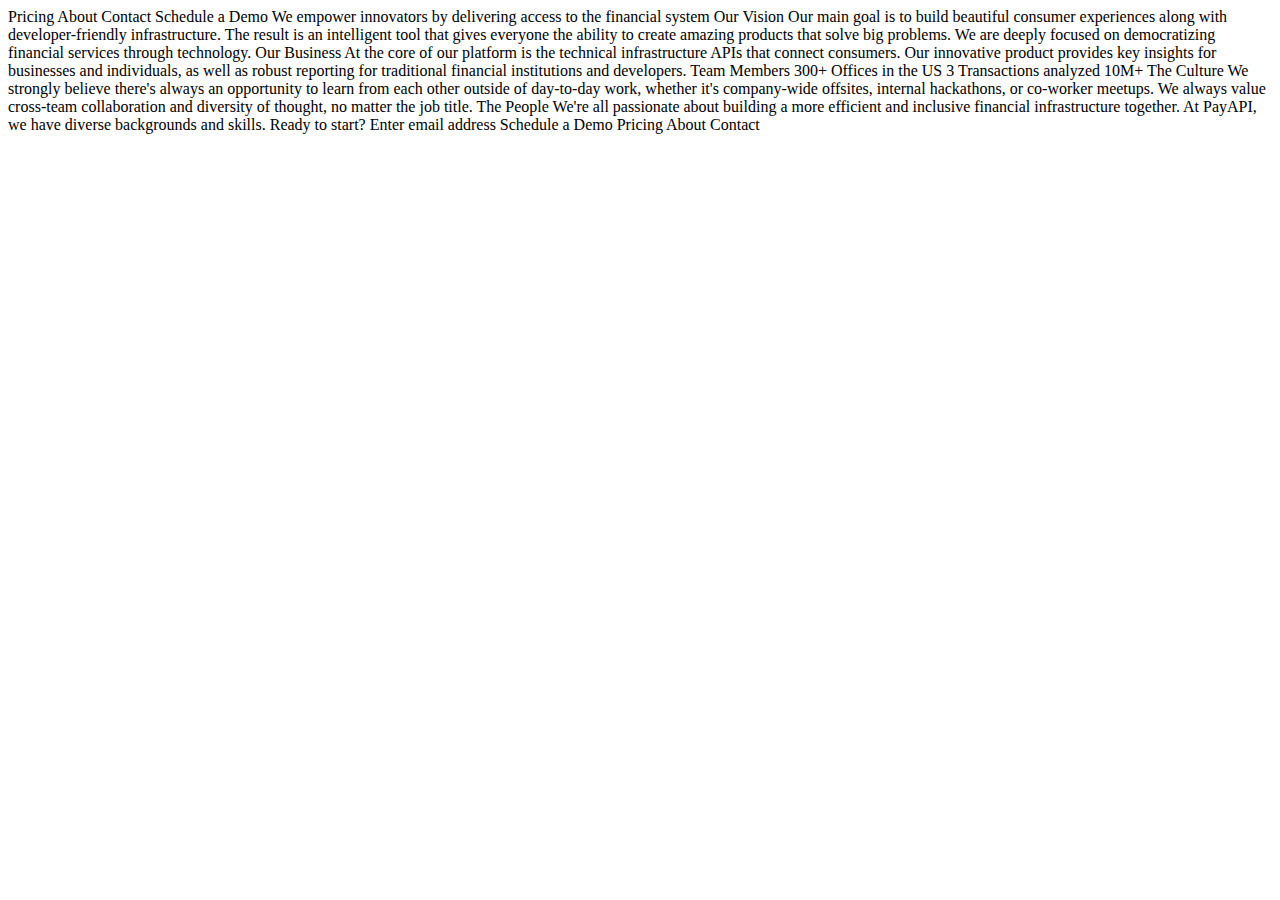
==== about.html @ b582dcbe "movi los folder" ====
<!DOCTYPE html>
<html lang="en">
  <head>
    <meta charset="UTF-8" />
    <meta name="viewport" content="width=device-width, initial-scale=1.0" />

    <link rel="icon" type="image/png" sizes="32x32" href="./assets/favicon-32x32.png" />

    <title>Frontend Mentor | PayAPI Website Challenge</title>
  </head>

  <body>
    Pricing
    About
    Contact
    Schedule a Demo

    We empower innovators by delivering access to the financial system

    Our Vision

    Our main goal is to build beautiful consumer experiences along with developer-friendly 
    infrastructure. The result is an intelligent tool that gives everyone the ability to create 
    amazing products that solve big problems. We are deeply focused on democratizing financial 
    services through technology.

    Our Business

    At the core of our platform is the technical infrastructure APIs that connect consumers. 
    Our innovative product provides key insights for businesses and individuals, as well as 
    robust reporting for traditional financial institutions and developers.

    Team Members 
    300+

    Offices in the US 
    3

    Transactions analyzed 
    10M+

    The Culture

    We strongly believe there's always an opportunity to learn from each other outside of 
    day-to-day work, whether it's company-wide offsites, internal hackathons, or co-worker meetups. 
    We always value cross-team collaboration and diversity of thought, no matter the job title.

    The People
    
    We're all passionate about building a more efficient and inclusive financial infrastructure 
    together. At PayAPI, we have diverse backgrounds and skills.

    Ready to start? 
    Enter email address 
    Schedule a Demo

    Pricing
    About
    Contact
  </body>

</html>
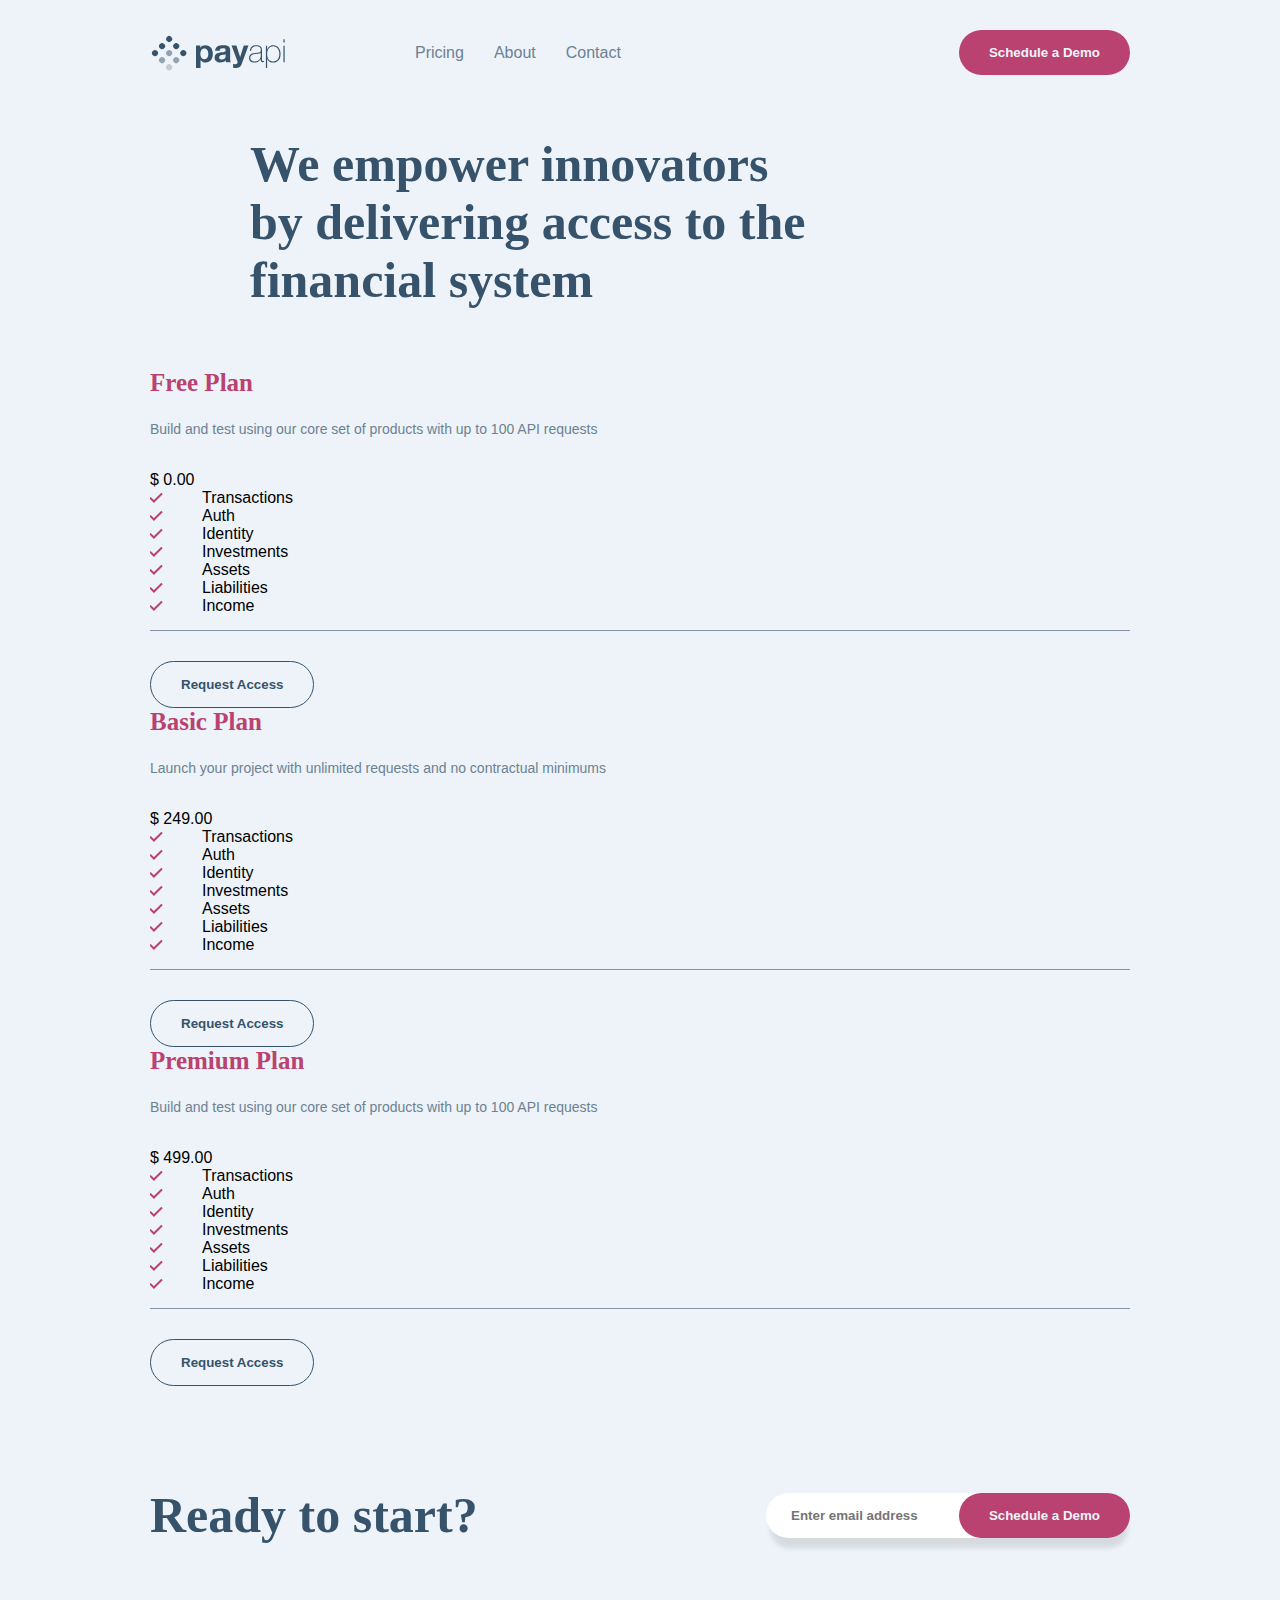
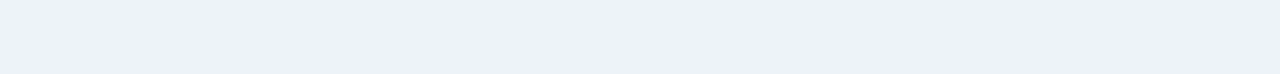
==== commit 8ce3c43e: "nav y el title terminado" ====
--- a/about.html
+++ b/about.html
@@ -5,17 +5,112 @@
     <meta name="viewport" content="width=device-width, initial-scale=1.0" />
 
     <link rel="icon" type="image/png" sizes="32x32" href="./assets/favicon-32x32.png" />
-
+    <link rel="stylesheet" href="/css/base.css" />
+    <link rel="stylesheet" href="/css/about.css">
     <title>Frontend Mentor | PayAPI Website Challenge</title>
   </head>
 
   <body>
-    Pricing
+
+    <header class="header__content">
+      <nav class="nav__content">
+        <div class="nav__link">
+          <img
+            src="/assets/shared/desktop/logo.svg"
+            alt="logo"
+            class="nav__logo"
+          />
+          <a href="pricing.html" class="link__text--white">Pricing</a>
+          <a href="about.html" class="link__text--white">About</a>
+          <a href="contact.html" class="link__text--white">Contact</a>
+        </div>
+
+        <button class="btn__nav--dark-pink">Schedule a Demo</button>
+      </nav>
+
+    </header>
+    <article class="section">
+      <section class="section__implement ">
+        <h2 class="title__text--about">We empower innovators <br> by delivering access to the <br> financial system</h2>
+        <div class="plan__packages">
+          <div class="plan_free packages">
+<h3 class="title__text--violet">Free Plan</h3>
+<p class="text__blue--light">Build and test using our core set of products with up to 100 API requests</p>
+<p class="number--plan">$ 0.00</p>
+<ul>
+<li class="list__check">Transactions</li>
+<li class="list__check">Auth</li>
+<li class="list__check">Identity</li>
+<li class="list__none">Investments</li>
+<li class="list__none">Assets</li>
+<li class="list__none">Liabilities</li>
+<li class="list__none">Income</li>
+</ul>
+<button class="btn__transparent--plan"> Request Access</button>
+
+          </div>
+          <div class="plan_basic packages">
+            <h3 class="title__text--violet">Basic Plan</h3>
+            <p class="text__blue--light">Launch your project with unlimited requests and no contractual minimums</p>
+            <p class="number--plan">$ 249.00</p>
+            <ul>
+            <li class="list__check">Transactions</li>
+            <li class="list__check">Auth</li>
+            <li class="list__check">Identity</li>
+            <li class="list__check">Investments</li>
+            <li class="list__check">Assets</li>
+            <li class="list__none">Liabilities</li>
+            <li class="list__none">Income</li>
+            </ul>
+
+            <button class="btn__transparent--plan"> Request Access</button>
+          </div>
+          <div class="plan_premium packages">
+            <h3 class="title__text--violet">Premium Plan</h3>
+            <p class="text__blue--light">Build and test using our core set of products with up to 100 API requests</p>
+            <p class="number--plan">  $ 499.00</p>
+            <ul>
+            <li class="list__check">Transactions</li>
+            <li class="list__check">Auth</li>
+            <li class="list__check">Identity</li>
+            <li class="list__check">Investments</li>
+            <li class="list__check">Assets</li>
+            <li class="list__check">Liabilities</li>
+            <li class="list__check">Income</li>
+            </ul>
+            <button class="btn__transparent--plan"> Request Access</button>
+          </div>
+        </div>
+        <div class="question">
+          <div >
+            <h1 class="title__question">
+              Ready to start? 
+            </h1>
+          </div>
+          <div class="questions__form">
+            <input
+              class="questions__email"
+              type="email"
+              name=""
+              id=""
+              placeholder="Enter email address "
+            />
+            <button class="btn__nav--dark-pink btn__postion">
+              Schedule a Demo
+            </button>
+          </div>
+        </div>
+      </section>
+    </article>
+
+
+
+    <!-- Pricing
     About
     Contact
     Schedule a Demo
 
-    We empower innovators by delivering access to the financial system
+    
 
     Our Vision
 
@@ -56,7 +151,7 @@
 
     Pricing
     About
-    Contact
+    Contact -->
   </body>
 
 </html>--- a/css/base.css
+++ b/css/base.css
@@ -0,0 +1,282 @@
+* {
+  margin: 0;
+  box-sizing: border-box;
+}
+
+:root {
+  --dark-pink: #ba4270;
+  --san-juan-blue: #36536b;
+  --light-san-juan-blue: #6c8294;
+  --link-water-white: #fbfcfe;
+  --light-san-juan: #edf3f8;
+  --mirage-blue: #1b262f;
+  --charm-pink: #da6d97;
+  --gray: #8595a5;
+}
+
+body {
+  font-family: "DM Serif Display", serif;
+  font-family: "Public Sans", sans-serif;
+  font-size: 16px;
+  width: 100%;
+}
+
+button {
+  border: none;
+  outline: none;
+}
+
+a {
+  text-decoration: none;
+}
+
+input {
+  border: none;
+  outline: none;
+}
+
+ul {
+    list-style-image:url(/assets/shared/desktop/Path\ 3.svg) ;
+padding-left: 20px;
+padding-bottom: 15px;
+border-bottom: .1px solid var(--gray);
+  }
+
+li {
+    padding-left: 2em;
+}
+
+/* nav-bar */
+
+.header__content {
+    background-color: var( --light-san-juan);
+    padding: 30px 150px 30px 150px;
+    
+  }
+
+.nav__content {
+  display: flex;
+  justify-content: space-between;
+  align-items: center;
+}
+
+.nav__link {
+  display: flex;
+  justify-content: center;
+  align-items: center;
+  gap: 30px;
+}
+
+.nav__logo {
+  margin-right: 100px;
+}
+
+.link__text--white {
+  color: var(--light-san-juan-blue);
+}
+
+.link__text {
+    color: var(--light-san-juan);
+  }
+
+/* button */
+
+.btn__nav--dark-pink {
+  background-color: var(--dark-pink);
+  color: var(--light-san-juan);
+  padding: 15px 30px 15px 30px;
+  border-radius: 30px;
+  font-weight: bold;
+}
+
+.btn__transparent {
+  background-color: transparent;
+  color: var(--light-san-juan);
+  padding: 15px 30px 15px 30px;
+  border-radius: 30px;
+  font-weight: bold;
+  border: 1px var(--light-san-juan) solid;
+}
+
+.btn__transparent--plan {
+  background-color: transparent;
+  color: var(--san-juan-blue);
+  padding: 15px 30px 15px 30px;
+  border-radius: 30px;
+  font-weight: bold;
+  border: 1px var(--san-juan-blue) solid;
+  margin-top: 30px;
+}
+/* Title */
+
+.title__text--san-juan {
+  color: var(--san-juan-blue);
+  font-weight: bold;
+  font-family: "DM Serif Display";
+  font-size: 72px;
+}
+
+.title__text--white {
+  color: var(--light-san-juan);
+  font-weight: lighter;
+  font-family: "DM Serif Display";
+  font-size: 46px;
+  margin-bottom: 20px;
+}
+
+.title__text--blue {
+  color: var(--san-juan-blue);
+  font-weight: lighter;
+  font-family: "DM Serif Display";
+  font-size: 46px;
+  margin-bottom: 20px;
+}
+
+.title__text {
+    color: var(--san-juan-blue);
+    font-weight: bold;
+    font-family: "Public Sans";
+    font-size: 20px;
+    margin-bottom: 20px;
+    text-align: center;
+  }
+
+  .title__text--plan {
+    color: var(--san-juan-blue);
+    font-weight: bold;
+    font-family: "Public Sans";
+    font-size: 30px;
+    margin-bottom: 60px;
+    
+  }
+
+  .title__text--about {
+    color: var(--san-juan-blue);
+    font-weight: bold;
+    font-family: "DM Serif Display";
+    font-size: 50px;
+    margin-left: 100px;
+    margin-bottom: 60px;
+    
+  }
+
+  .title__text--violet {
+    color: var(--dark-pink);
+    font-weight: bold;
+    font-family: "DM Serif Display";
+    font-size: 25px;
+    margin-bottom: 20px;
+    
+  }
+
+/* Texto */
+
+.text__san-juan--white {
+  color: var(--light-san-juan);
+  font-weight: lighter;
+  line-height: 1.5rem;
+  margin-bottom: 30px;
+}
+
+.text__san-juan--light-blue {
+  color: var(--san-juan-blue);
+  font-weight: lighter;
+  line-height: 1.5rem;
+  margin-bottom: 30px;
+}
+
+.text__san-juan--blue {
+  color: var(--san-juan-blue);
+  font-weight: bold;
+}
+
+
+.text__blue {
+    color: var(--san-juan-blue);
+    font-weight: lighter;
+    line-height: 1.5rem;
+    margin-bottom: 30px;
+    font-size: 12px;
+    text-align: center;
+  }
+
+  .text__blue--light {
+    color: var(--light-san-juan-blue);
+    font-weight: lighter;
+    line-height: 1.5rem;
+    margin-bottom: 30px;
+    font-size: 14px;
+   
+  }
+  
+  /*  */
+
+  .section {
+ 
+    background-color:var(--light-san-juan) ;
+    
+    }
+    
+    .section__implement {
+      padding:  30px 150px 30px 150px;
+    }
+
+/* READY FORM */
+  
+.questions__title {
+  color: var(--san-juan-blue);
+  font-weight: bold;
+  font-family: "DM Serif Display";
+  font-size: 72px;
+  margin: 100px 0 50px 0;
+}
+
+.questions__email {
+    padding: 15px 160px 15px 25px;
+    background-color: white;
+    color: var( --light-san-juan-blue);
+    font-weight: bold;
+    box-shadow: 1px 13px 5px -3px rgba(0,0,0,0.10);
+    border-radius: 30px;
+}
+
+.questions__content {
+    position: relative;
+    margin-bottom: 30px;
+}
+
+.btn__postion {
+    position: absolute;
+    right: 150px;
+}
+
+.question {
+  display: flex;
+ justify-content: space-between;
+ align-items: center;
+ margin:100px 0 100px 0;
+}
+
+.question__form {
+  position: relative;
+}
+
+.title__question{
+  color: var(--san-juan-blue);
+  font-weight: bold;
+  font-family: "DM Serif Display";
+  font-size: 50px;
+  
+}
+
+/* FOOTER */
+
+.footer__content {
+  background-color: var(  --mirage-blue);
+  padding: 30px 150px 30px 150px;
+}
+
+.footer__imagen {
+  margin: 0 20px 0 20px
+}
+
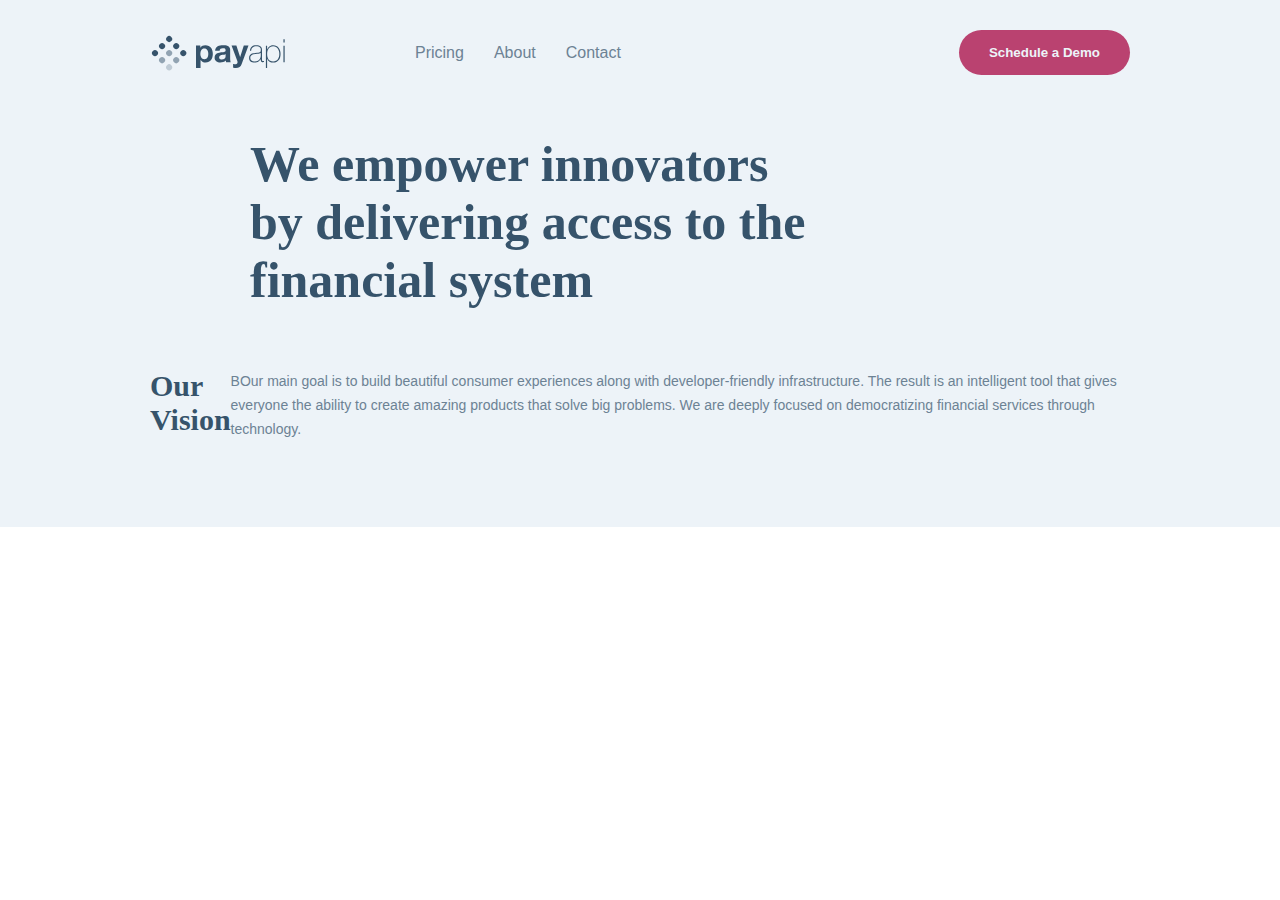
==== commit f276cfb7: "se agrego title y contenido en section" ====
--- a/about.html
+++ b/about.html
@@ -32,73 +32,14 @@
     <article class="section">
       <section class="section__implement ">
         <h2 class="title__text--about">We empower innovators <br> by delivering access to the <br> financial system</h2>
-        <div class="plan__packages">
-          <div class="plan_free packages">
-<h3 class="title__text--violet">Free Plan</h3>
-<p class="text__blue--light">Build and test using our core set of products with up to 100 API requests</p>
-<p class="number--plan">$ 0.00</p>
-<ul>
-<li class="list__check">Transactions</li>
-<li class="list__check">Auth</li>
-<li class="list__check">Identity</li>
-<li class="list__none">Investments</li>
-<li class="list__none">Assets</li>
-<li class="list__none">Liabilities</li>
-<li class="list__none">Income</li>
-</ul>
-<button class="btn__transparent--plan"> Request Access</button>
-
-          </div>
-          <div class="plan_basic packages">
-            <h3 class="title__text--violet">Basic Plan</h3>
-            <p class="text__blue--light">Launch your project with unlimited requests and no contractual minimums</p>
-            <p class="number--plan">$ 249.00</p>
-            <ul>
-            <li class="list__check">Transactions</li>
-            <li class="list__check">Auth</li>
-            <li class="list__check">Identity</li>
-            <li class="list__check">Investments</li>
-            <li class="list__check">Assets</li>
-            <li class="list__none">Liabilities</li>
-            <li class="list__none">Income</li>
-            </ul>
-
-            <button class="btn__transparent--plan"> Request Access</button>
-          </div>
-          <div class="plan_premium packages">
-            <h3 class="title__text--violet">Premium Plan</h3>
-            <p class="text__blue--light">Build and test using our core set of products with up to 100 API requests</p>
-            <p class="number--plan">  $ 499.00</p>
-            <ul>
-            <li class="list__check">Transactions</li>
-            <li class="list__check">Auth</li>
-            <li class="list__check">Identity</li>
-            <li class="list__check">Investments</li>
-            <li class="list__check">Assets</li>
-            <li class="list__check">Liabilities</li>
-            <li class="list__check">Income</li>
-            </ul>
-            <button class="btn__transparent--plan"> Request Access</button>
-          </div>
-        </div>
-        <div class="question">
-          <div >
-            <h1 class="title__question">
-              Ready to start? 
-            </h1>
-          </div>
-          <div class="questions__form">
-            <input
-              class="questions__email"
-              type="email"
-              name=""
-              id=""
-              placeholder="Enter email address "
-            />
-            <button class="btn__nav--dark-pink btn__postion">
-              Schedule a Demo
-            </button>
-          </div>
+        <div>
+          <div class="about__content">
+<h3 class="title__text--plan  "> Our Vision</h3>
+<p class="text__blue--light">BOur main goal is to build beautiful consumer experiences along with developer-friendly 
+  infrastructure. The result is an intelligent tool that gives everyone the ability to create 
+  amazing products that solve big problems. We are deeply focused on democratizing financial 
+  services through technology.</p>
+</div>
         </div>
       </section>
     </article>
@@ -106,18 +47,13 @@
 
 
     <!-- Pricing
-    About
-    Contact
-    Schedule a Demo
+    
 
     
 
-    Our Vision
+   
 
-    Our main goal is to build beautiful consumer experiences along with developer-friendly 
-    infrastructure. The result is an intelligent tool that gives everyone the ability to create 
-    amazing products that solve big problems. We are deeply focused on democratizing financial 
-    services through technology.
+    
 
     Our Business
 
--- a/css/base.css
+++ b/css/base.css
@@ -169,6 +169,7 @@
     
   }
 
+  
 /* Texto */
 
 .text__san-juan--white {
--- a/css/about.css
+++ b/css/about.css
@@ -0,0 +1,3 @@
+.about__content {
+    display: flex;
+}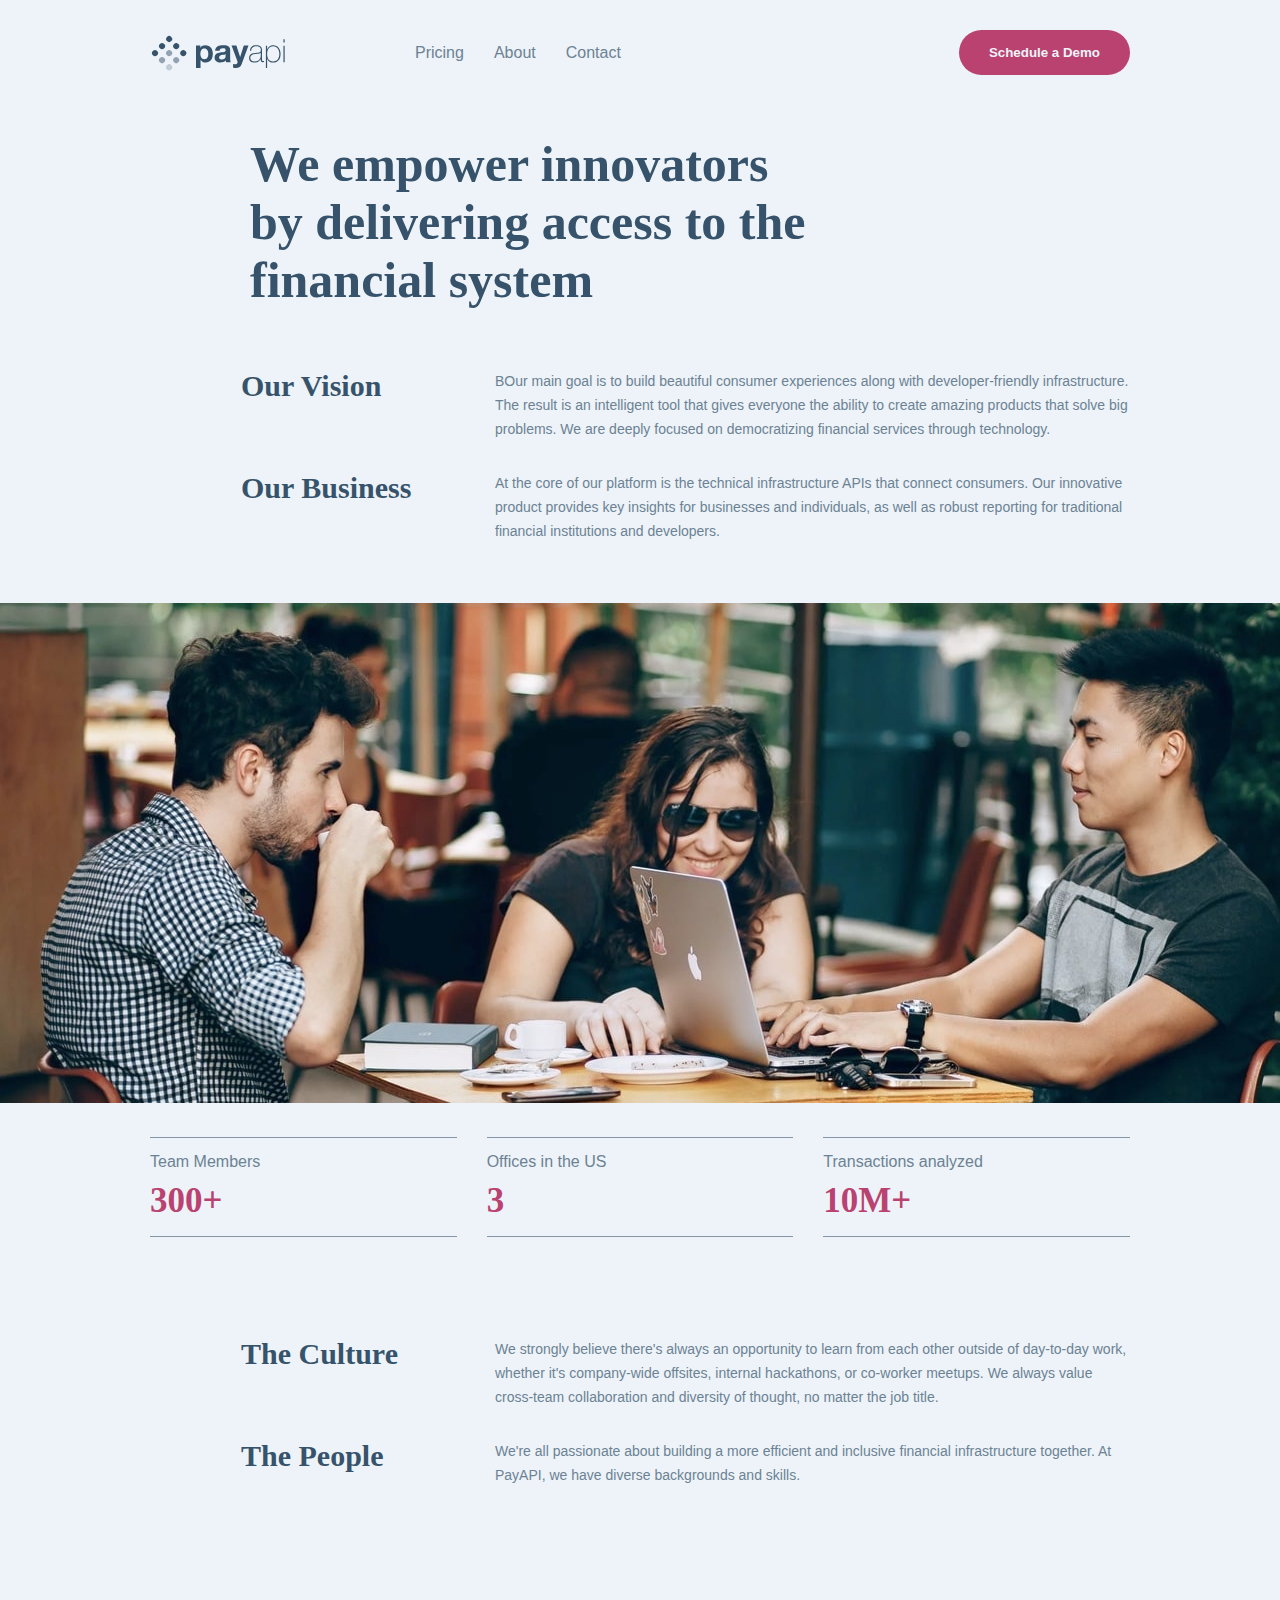
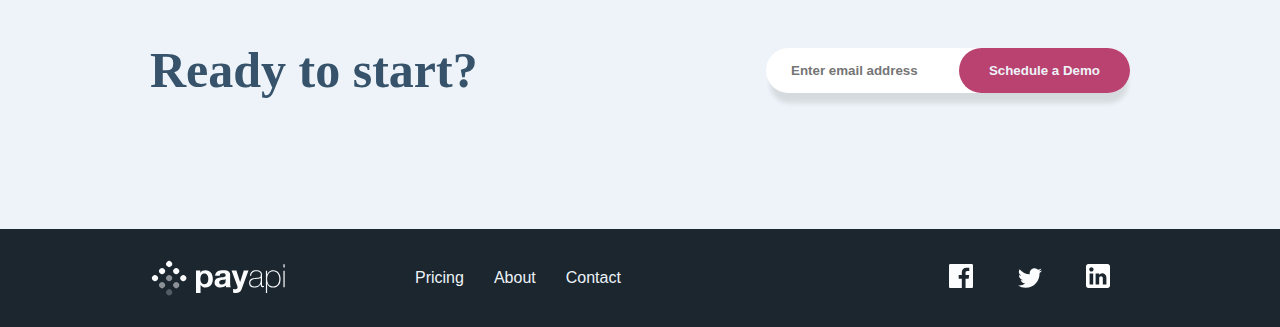
==== commit 03c196b0: "termine la pagina de about" ====
--- a/about.html
+++ b/about.html
@@ -4,14 +4,18 @@
     <meta charset="UTF-8" />
     <meta name="viewport" content="width=device-width, initial-scale=1.0" />
 
-    <link rel="icon" type="image/png" sizes="32x32" href="./assets/favicon-32x32.png" />
+    <link
+      rel="icon"
+      type="image/png"
+      sizes="32x32"
+      href="./assets/favicon-32x32.png"
+    />
     <link rel="stylesheet" href="/css/base.css" />
-    <link rel="stylesheet" href="/css/about.css">
+    <link rel="stylesheet" href="/css/about.css" />
     <title>Frontend Mentor | PayAPI Website Challenge</title>
   </head>
 
   <body>
-
     <header class="header__content">
       <nav class="nav__content">
         <div class="nav__link">
@@ -27,67 +31,119 @@
 
         <button class="btn__nav--dark-pink">Schedule a Demo</button>
       </nav>
-
     </header>
     <article class="section">
-      <section class="section__implement ">
-        <h2 class="title__text--about">We empower innovators <br> by delivering access to the <br> financial system</h2>
-        <div>
-          <div class="about__content">
-<h3 class="title__text--plan  "> Our Vision</h3>
-<p class="text__blue--light">BOur main goal is to build beautiful consumer experiences along with developer-friendly 
-  infrastructure. The result is an intelligent tool that gives everyone the ability to create 
-  amazing products that solve big problems. We are deeply focused on democratizing financial 
-  services through technology.</p>
-</div>
+      <section class="section__implement">
+        <h2 class="title__text--about">
+          We empower innovators <br />
+          by delivering access to the <br />
+          financial system
+        </h2>
+
+        <div class="about__content">
+          <h3 class="title__text--content">Our Vision</h3>
+          <p class="text__blue--content">
+            BOur main goal is to build beautiful consumer experiences along with
+            developer-friendly infrastructure. The result is an intelligent tool
+            that gives everyone the ability to create amazing products that
+            solve big problems. We are deeply focused on democratizing financial
+            services through technology.
+          </p>
+          <h3 class="title__text--content">Our Business</h3>
+          <p class="text__blue--content">
+            At the core of our platform is the technical infrastructure APIs
+            that connect consumers. Our innovative product provides key insights
+            for businesses and individuals, as well as robust reporting for
+            traditional financial institutions and developers.
+          </p>
+        </div>
+      </section>
+      <img src="/assets/about/desktop/image-team-members.jpg" alt="" />
+    </article>
+    <article class="section">
+      <section class="section__implement">
+        <div class="about__analysis">
+          <div class="analysis_content">
+            <p class="text__analysis">Team Members</p>
+            <p class="number__analysis">300+</p>
+          </div>
+          <div class="analysis_content">
+            <p class="text__analysis">Offices in the US</p>
+            <p class="number__analysis">3</p>
+          </div>
+          <div class="analysis_content">
+            <p class="text__analysis">Transactions analyzed</p>
+            <p class="number__analysis">10M+</p>
+          </div>
+        </div>
+
+        <div class="about__content">
+          <h3 class="title__text--content">The Culture</h3>
+          <p class="text__blue--content">
+            We strongly believe there's always an opportunity to learn from each
+            other outside of day-to-day work, whether it's company-wide
+            offsites, internal hackathons, or co-worker meetups. We always value
+            cross-team collaboration and diversity of thought, no matter the job
+            title.
+          </p>
+          <h3 class="title__text--content">The People</h3>
+          <p class="text__blue--content">
+            We're all passionate about building a more efficient and inclusive
+            financial infrastructure together. At PayAPI, we have diverse
+            backgrounds and skills.
+          </p>
+        </div>
+        <div class="question">
+          <div>
+            <h1 class="title__question">Ready to start?</h1>
+          </div>
+          <div class="questions__form">
+            <input
+              class="questions__email"
+              type="email"
+              name=""
+              id=""
+              placeholder="Enter email address "
+            />
+            <button class="btn__nav--dark-pink btn__postion">
+              Schedule a Demo
+            </button>
+          </div>
         </div>
       </section>
     </article>
 
+    <footer class="footer__content">
+      <nav class="nav__content">
+        <div class="nav__link">
+          <img
+            src="/assets/home/desktop/logo-footer.svg"
+            alt="logo"
+            class="nav__logo"
+          />
+          <a href="pricing.html" class="link__text">Pricing</a>
+          <a href="about.html" class="link__text">About</a>
+          <a href="contact.html" class="link__text">Contact</a>
+        </div>
 
-
-    <!-- Pricing
-    
-
-    
-
-   
-
-    
-
-    Our Business
-
-    At the core of our platform is the technical infrastructure APIs that connect consumers. 
-    Our innovative product provides key insights for businesses and individuals, as well as 
-    robust reporting for traditional financial institutions and developers.
-
-    Team Members 
-    300+
-
-    Offices in the US 
-    3
-
-    Transactions analyzed 
-    10M+
-
-    The Culture
-
-    We strongly believe there's always an opportunity to learn from each other outside of 
-    day-to-day work, whether it's company-wide offsites, internal hackathons, or co-worker meetups. 
-    We always value cross-team collaboration and diversity of thought, no matter the job title.
-
-    The People
-    
-    We're all passionate about building a more efficient and inclusive financial infrastructure 
-    together. At PayAPI, we have diverse backgrounds and skills.
-
-    Ready to start? 
-    Enter email address 
-    Schedule a Demo
-
-    Pricing
-    About
-    Contact -->
+        <div>
+          <img
+            src="/assets/shared/desktop/facebook.svg"
+            alt="facebook"
+            class="footer__imagen"
+          />
+          <img
+            src="/assets/shared/desktop/twitter.svg"
+            alt="twitter"
+            class="footer__imagen"
+          />
+          <img
+            src="/assets/shared/desktop/linkedin.svg"
+            alt="linkedin"
+            class="footer__imagen"
+          />
+        </div>
+      </nav>
+    </footer>
   </body>
-
-</html>+</html>
--- a/css/about.css
+++ b/css/about.css
@@ -1,3 +1,47 @@
 .about__content {
-    display: flex;
-}+  display: grid;
+  grid-template-columns: 300px 1fr;
+  grid-template-rows: repeat(2, 1fr);
+}
+
+.title__text--content {
+  color: var(--san-juan-blue);
+  font-weight: bold;
+  font-family: "Public Sans";
+  font-size: 30px;
+  padding: 0 0 60px 91px;
+}
+
+.text__blue--content {
+  color: var(--light-san-juan-blue);
+  font-weight: lighter;
+  line-height: 1.5rem;
+  padding: 0 0 30px 45px;
+  font-size: 14px;
+}
+
+.about__analysis {
+  display: grid;
+  grid-template-columns: repeat(3, 1fr);
+  column-gap: 30px;
+  margin-bottom: 100px;
+}
+
+.analysis_content {
+  padding: 15px 0 15px 0;
+  border-top: 0.8px solid var(--gray);
+  border-bottom: 0.8px solid var(--gray);
+}
+
+.text__analysis {
+  color: var(--light-san-juan-blue);
+  font-weight: lighter;
+  margin-bottom: 10px;
+}
+
+.number__analysis {
+  color: var(--dark-pink);
+  font-weight: bold;
+  font-family: "DM Serif Display";
+  font-size: 35px;
+}
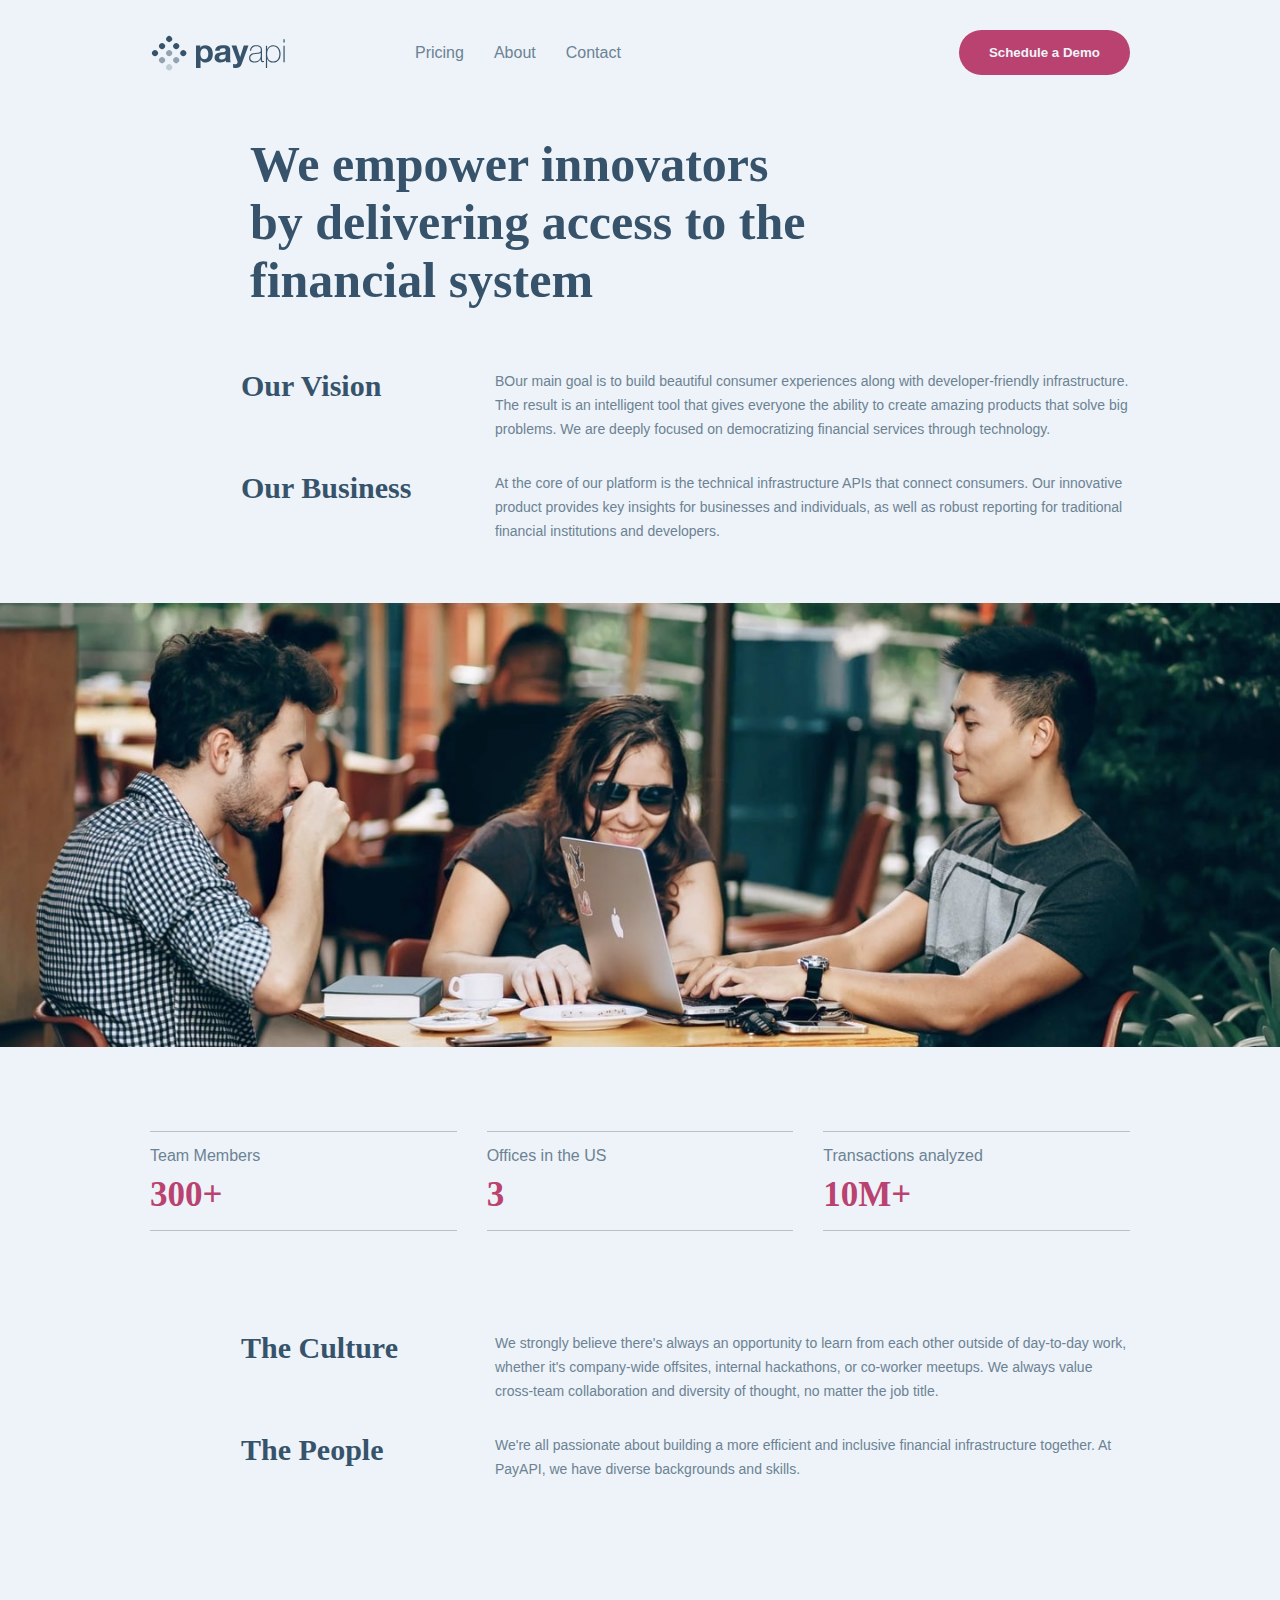
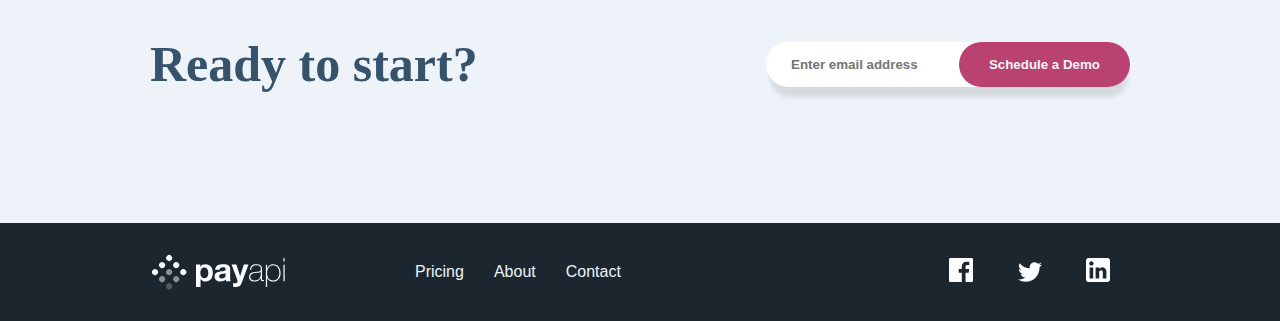
==== commit a2dc3017: "se modifico atributos de la imagen en about" ====
--- a/about.html
+++ b/about.html
@@ -58,7 +58,7 @@
           </p>
         </div>
       </section>
-      <img src="/assets/about/desktop/image-team-members.jpg" alt="" />
+      <img src="/assets/about/desktop/image-team-members.jpg" alt=""  class="about__imagen"/>
     </article>
     <article class="section">
       <section class="section__implement">
--- a/css/base.css
+++ b/css/base.css
@@ -11,7 +11,7 @@
   --light-san-juan: #edf3f8;
   --mirage-blue: #1b262f;
   --charm-pink: #da6d97;
-  --gray: #8595a5;
+  --gray: #bdbfc1;
 }
 
 body {
@@ -107,6 +107,17 @@
   border: 1px var(--san-juan-blue) solid;
   margin-top: 30px;
 }
+
+.btn__transparent--contact{
+  background-color: transparent;
+  color: var(--san-juan-blue);
+  padding: 15px 50px 15px 50px;
+  border-radius: 30px;
+  font-weight: bold;
+  border: 1px var(--san-juan-blue) solid;
+  margin-top: 50px;
+}
+
 /* Title */
 
 .title__text--san-juan {
--- a/css/about.css
+++ b/css/about.css
@@ -45,3 +45,8 @@
   font-family: "DM Serif Display";
   font-size: 35px;
 }
+
+.about__imagen {
+  width: 100%;
+  margin-bottom: 50px;
+}